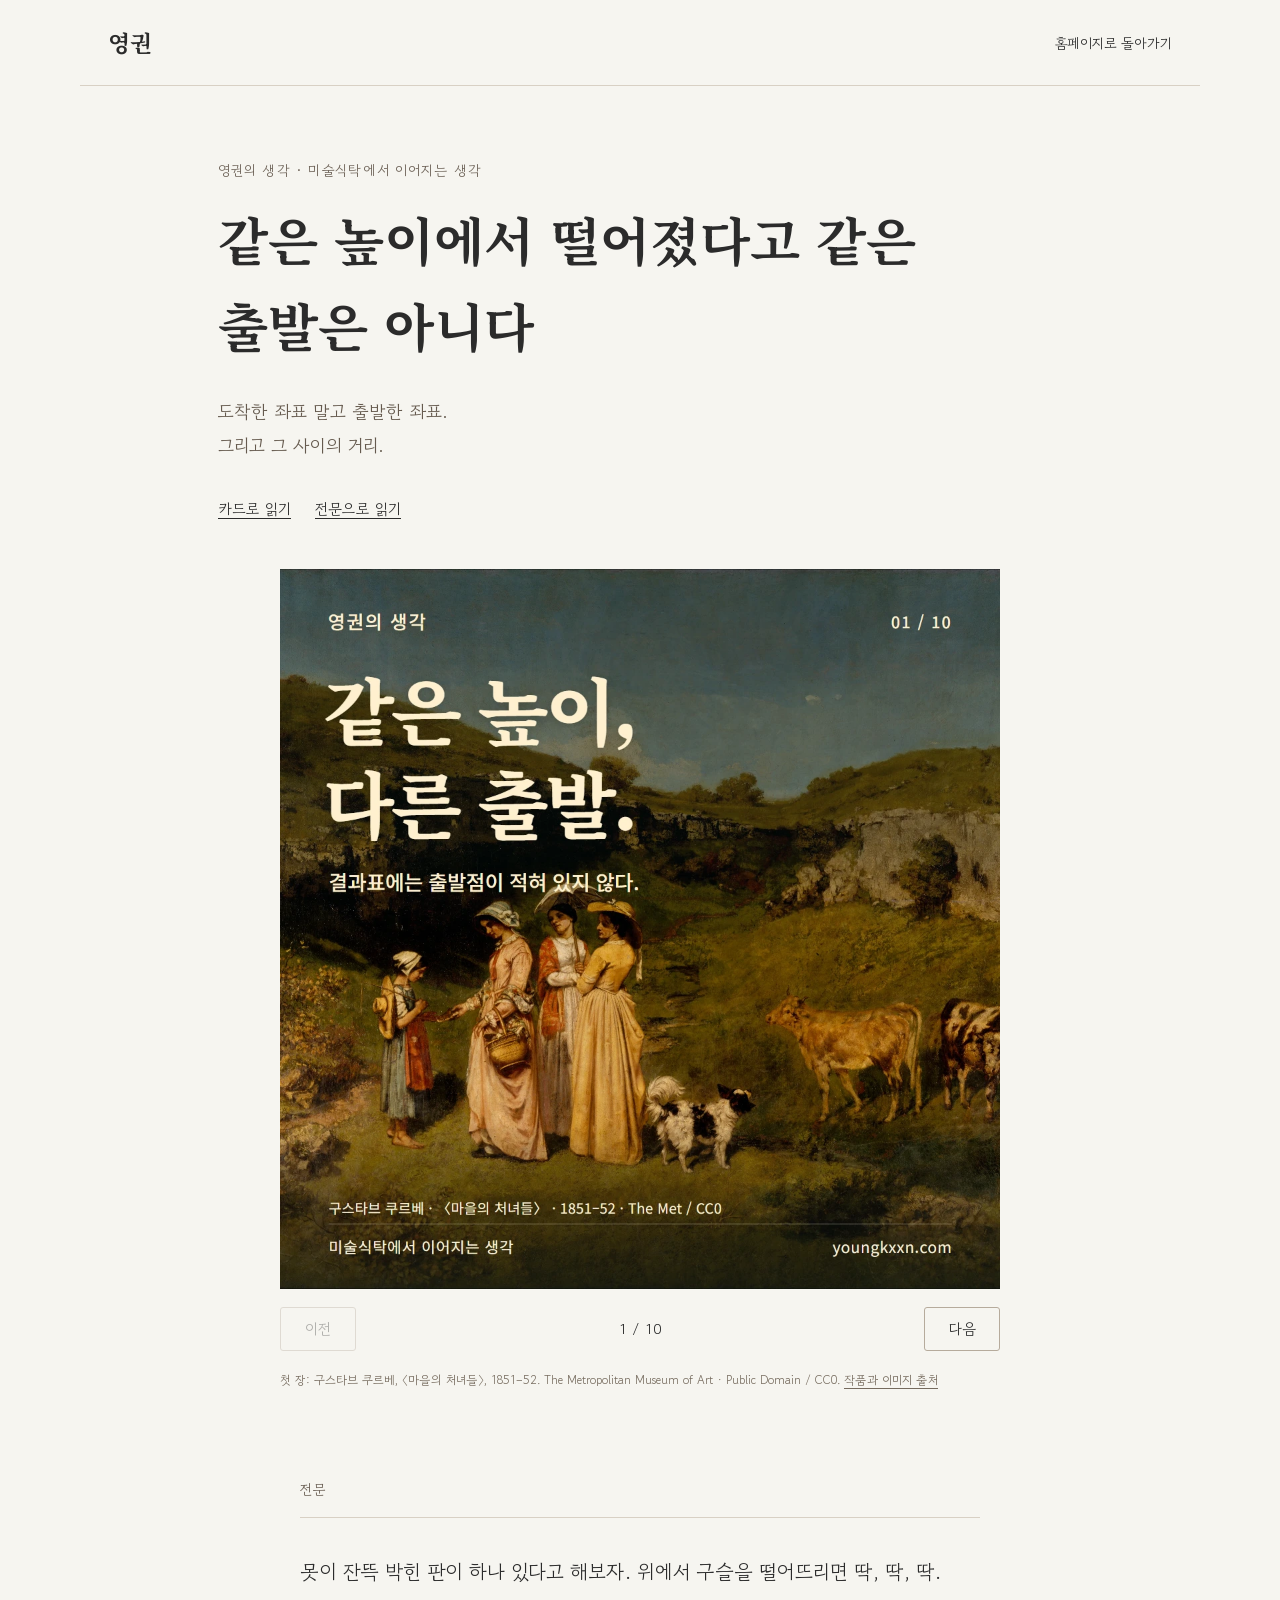
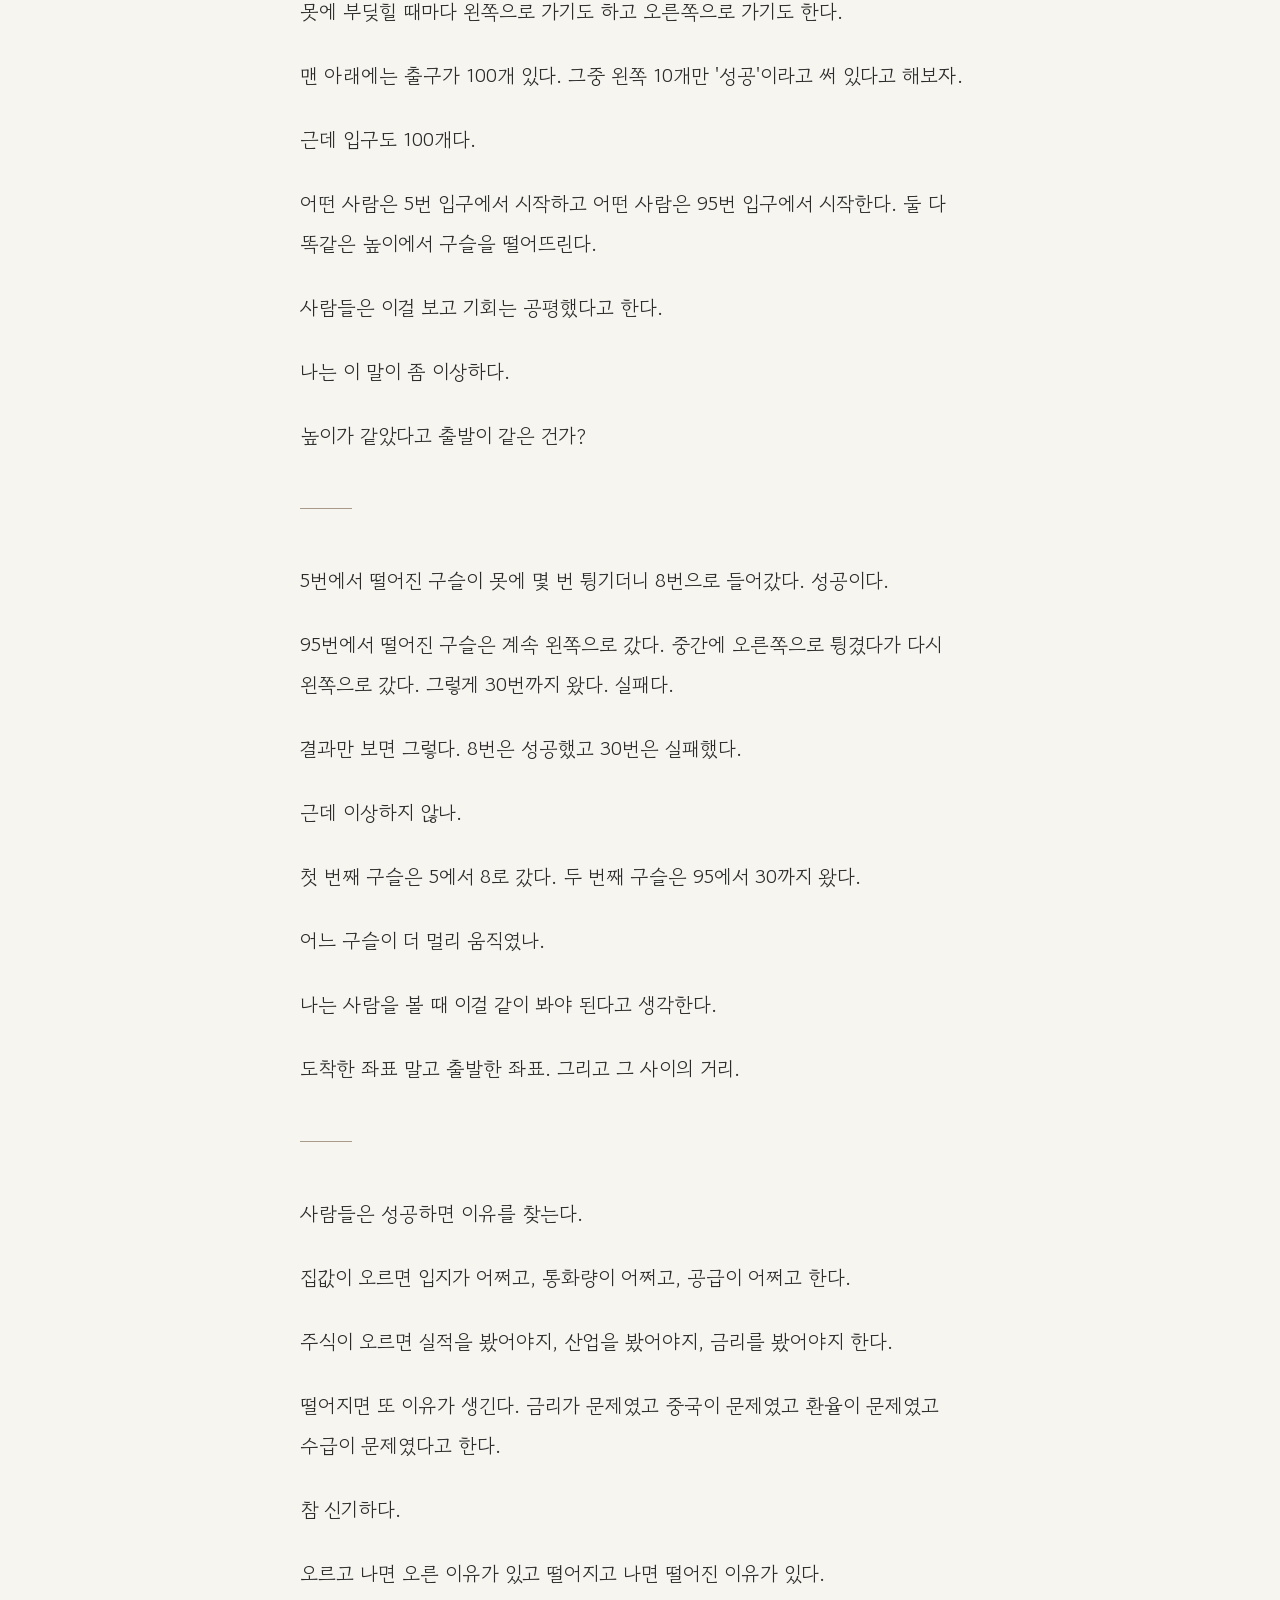
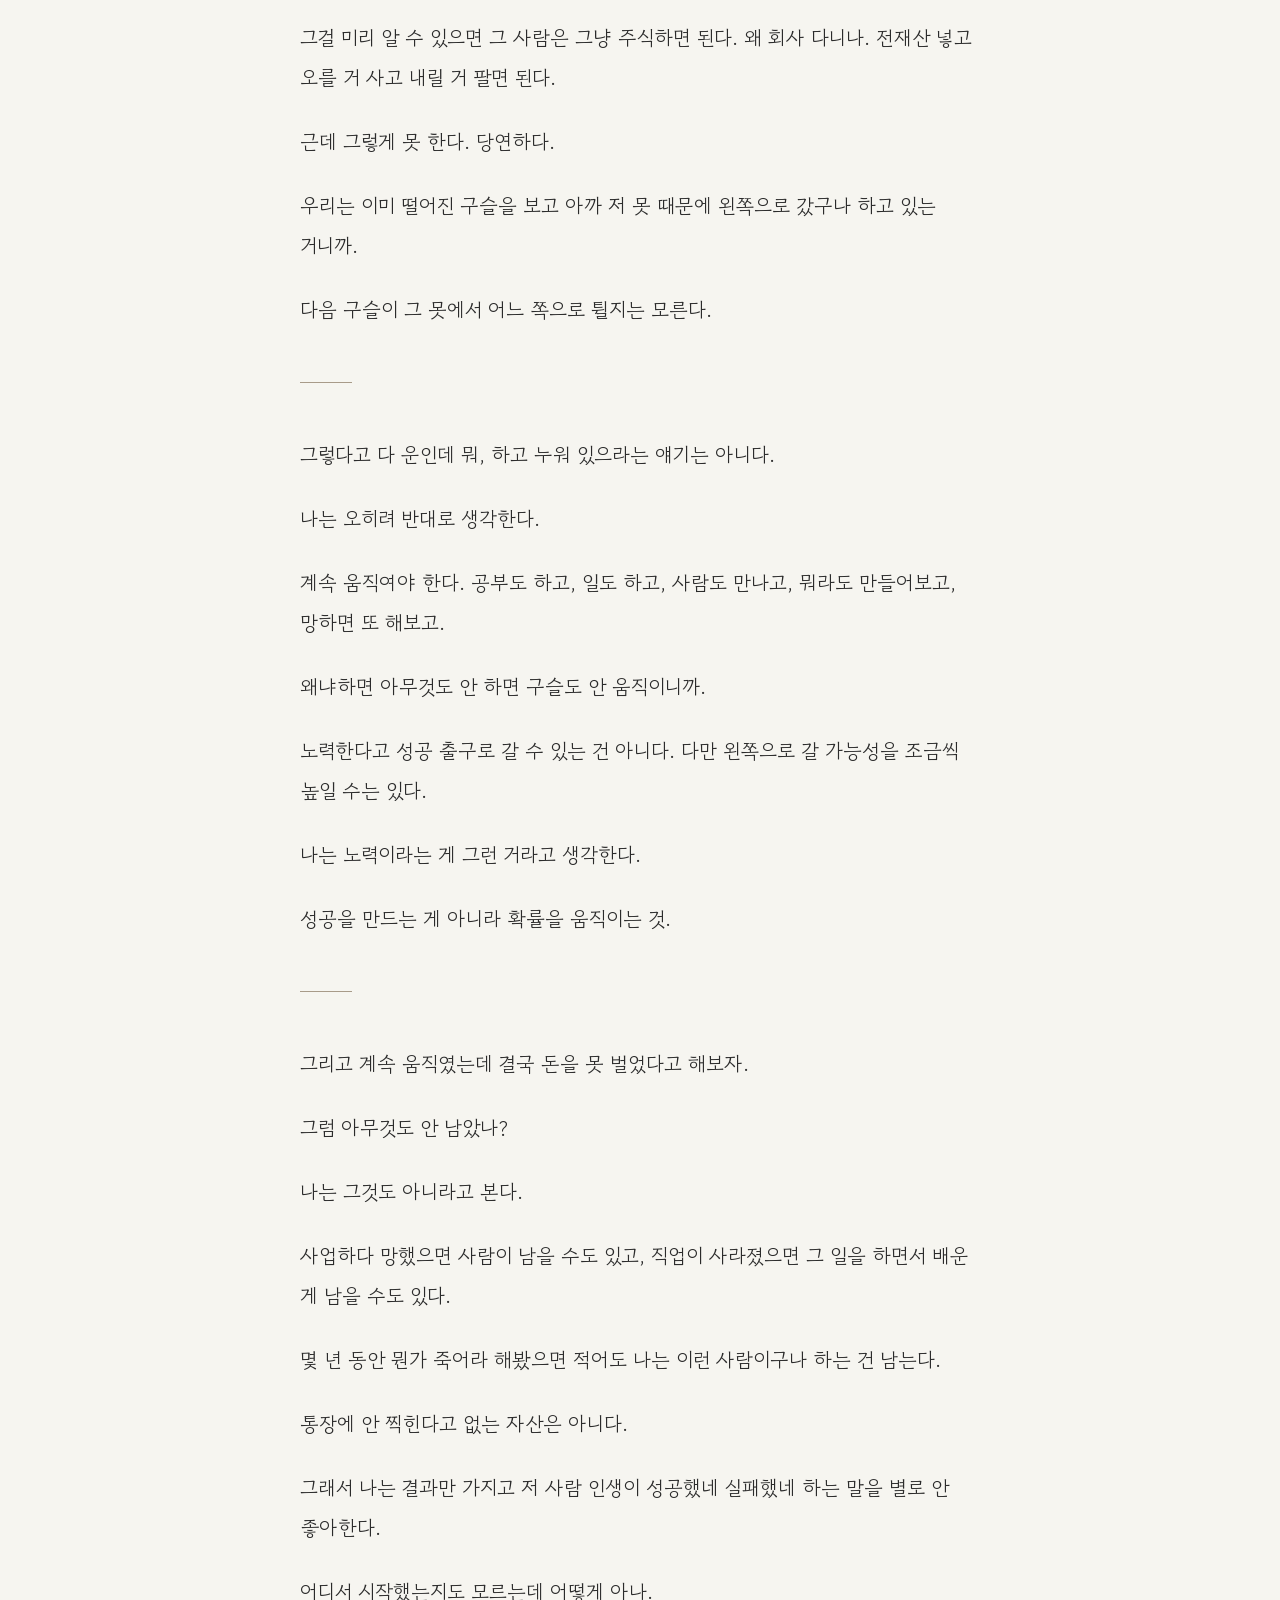
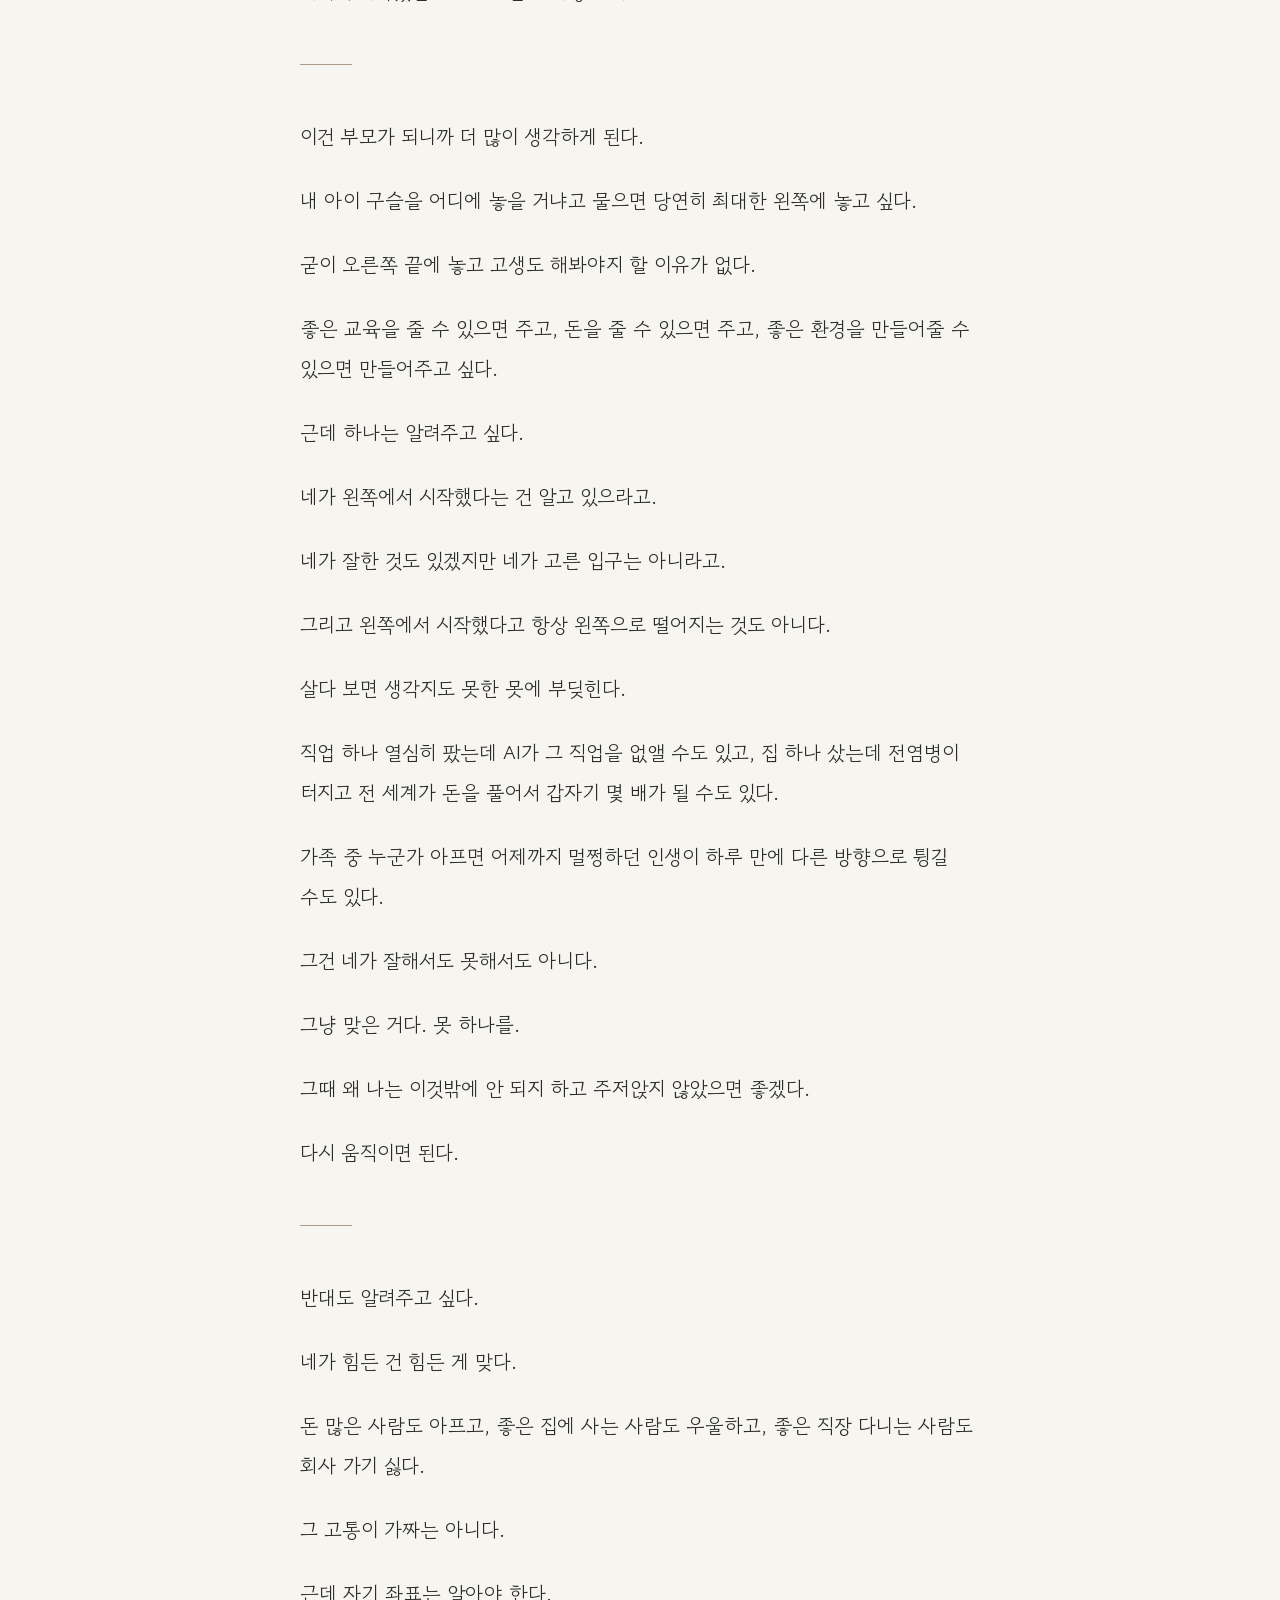
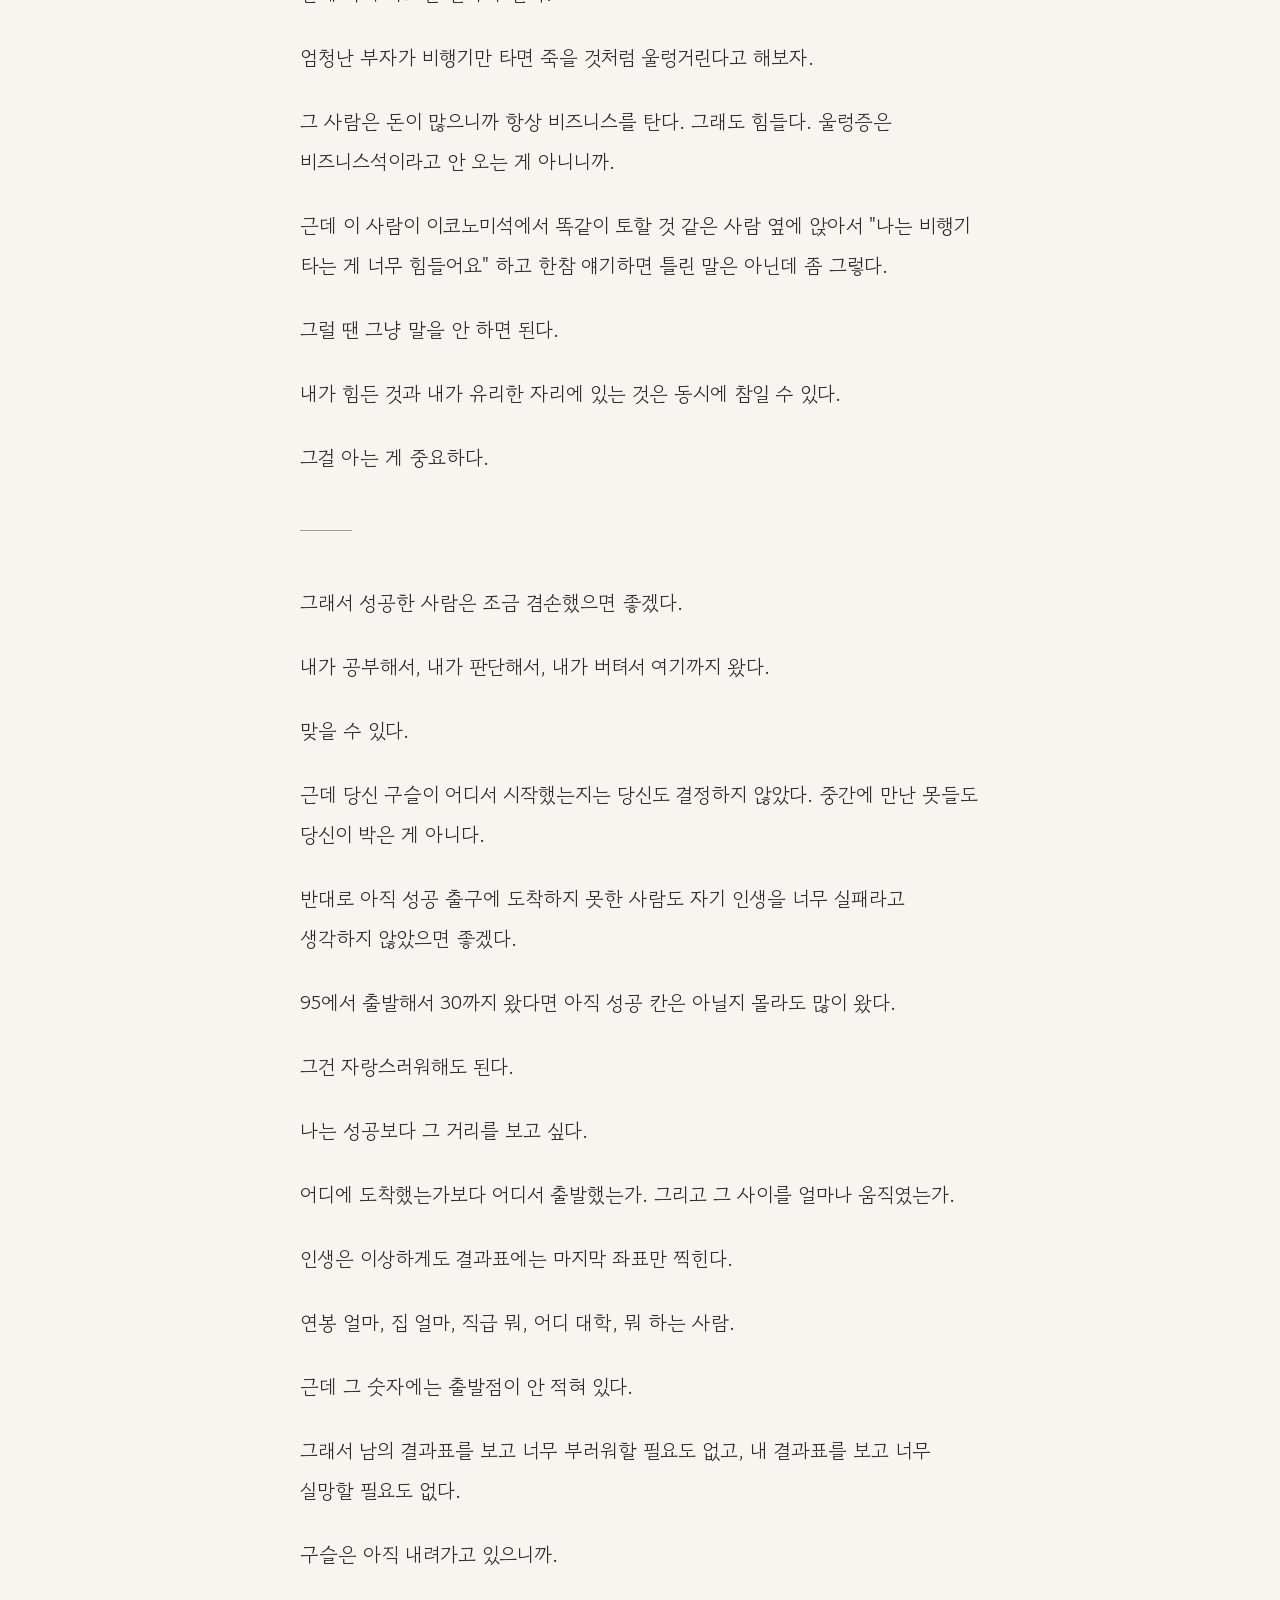
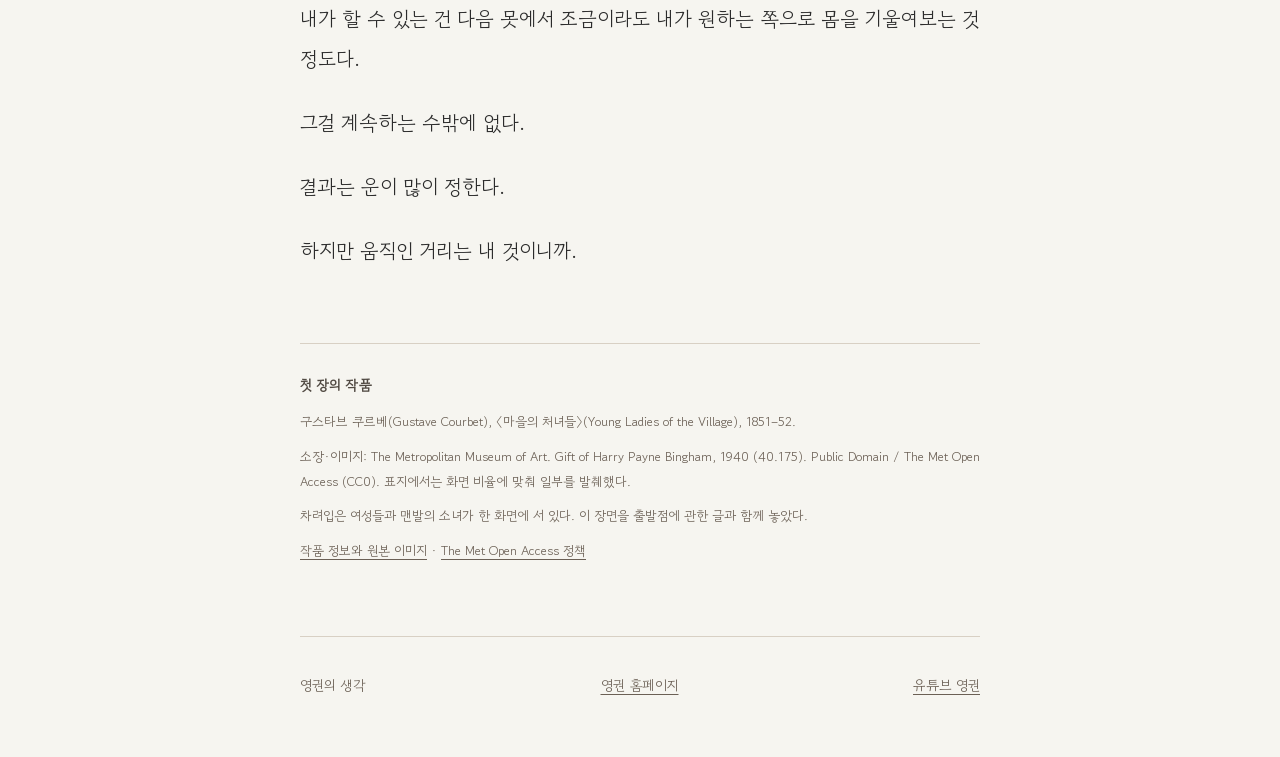
==== THOUGHTS/starting-point/index.html @ 496e4694 "Publish starting point essay and art card reader" ====
<!DOCTYPE html>
<html lang="ko">
<head>
  <meta charset="UTF-8">
  <meta name="viewport" content="width=device-width, initial-scale=1.0">
  <title>같은 높이에서 떨어졌다고 같은 출발은 아니다 — 영권의 생각</title>
  <meta name="description" content="도착한 좌표 말고 출발한 좌표. 그리고 그 사이의 거리. 노력과 운, 출발점에 관한 영권의 생각.">
  <link rel="canonical" href="https://youngkxxn.com/THOUGHTS/starting-point/">
  <meta property="og:type" content="article">
  <meta property="og:site_name" content="영권">
  <meta property="og:title" content="같은 높이에서 떨어졌다고 같은 출발은 아니다">
  <meta property="og:description" content="결과표에는 마지막 좌표만 찍힌다. 그 숫자에 적히지 않은 출발점과 거리에 관한 생각.">
  <meta property="og:url" content="https://youngkxxn.com/THOUGHTS/starting-point/">
  <meta property="og:image" content="https://youngkxxn.com/images/essays/starting-point/share.jpg">
  <meta property="og:image:width" content="1200">
  <meta property="og:image:height" content="630">
  <meta name="twitter:card" content="summary_large_image">
  <meta name="twitter:title" content="같은 높이에서 떨어졌다고 같은 출발은 아니다">
  <meta name="twitter:image" content="https://youngkxxn.com/images/essays/starting-point/share.jpg">
  <link rel="icon" href="../../favicon.png">
  <link rel="preconnect" href="https://fonts.googleapis.com">
  <link rel="preconnect" href="https://fonts.gstatic.com" crossorigin>
  <link href="https://fonts.googleapis.com/css2?family=Gowun+Dodum&family=Noto+Serif+KR:wght@400;700&display=swap" rel="stylesheet">
  <link rel="stylesheet" href="../../css/thoughts.css">
  <script defer src="../../js/thoughts.js"></script>
</head>
<body class="thought-page">
  <header class="thought-header">
    <a class="thought-brand" href="../../" aria-label="영권 홈페이지">영권</a>
    <a class="thought-home" href="../../">홈페이지로 돌아가기</a>
  </header>
  <main>
    <div class="thought-hero">
      <p class="thought-kicker">영권의 생각 · 미술식탁에서 이어지는 생각</p>
      <h1>같은 높이에서 떨어졌다고 같은 출발은 아니다</h1>
      <p class="thought-intro">도착한 좌표 말고 출발한 좌표.<br>그리고 그 사이의 거리.</p>
      <nav class="thought-jumps" aria-label="읽는 방식">
        <a href="#thought-cards">카드로 읽기</a>
        <a href="#essay-text">전문으로 읽기</a>
      </nav>
    </div>
    <section class="thought-gallery" id="thought-cards" aria-label="영권의 생각 카드 10장">
      <img class="thought-gallery__image" data-card-image src="../../images/essays/starting-point/01.webp" width="1080" height="1080" alt="1장. 같은 높이, 다른 출발. 차려입은 여성들과 맨발의 소녀가 마주한 쿠르베의 마을의 처녀들." decoding="async" fetchpriority="high" draggable="false">
      <div class="thought-gallery__controls">
        <button type="button" data-card-previous aria-label="이전 카드" disabled>이전</button>
        <span class="thought-gallery__count" data-card-count aria-live="polite" aria-atomic="true">1 / 10</span>
        <button type="button" data-card-next aria-label="다음 카드">다음</button>
      </div>
      <p class="thought-gallery__credit" id="artwork-credit">첫 장: 구스타브 쿠르베, 〈마을의 처녀들〉, 1851–52. The Metropolitan Museum of Art · Public Domain / CC0. <a href="#artwork-source">작품과 이미지 출처</a></p>
    </section>
    <article class="thought-text" id="essay-text" aria-label="글 전문">
      <h2 class="thought-section-label">전문</h2>
      <div class="thought-prose">
          <p>못이 잔뜩 박힌 판이 하나 있다고 해보자. 위에서 구슬을 떨어뜨리면 딱, 딱, 딱. 못에 부딪힐 때마다 왼쪽으로 가기도 하고 오른쪽으로 가기도 한다.</p>
          <p>맨 아래에는 출구가 100개 있다. 그중 왼쪽 10개만 &#x27;성공&#x27;이라고 써 있다고 해보자.</p>
          <p>근데 입구도 100개다.</p>
          <p>어떤 사람은 5번 입구에서 시작하고 어떤 사람은 95번 입구에서 시작한다. 둘 다 똑같은 높이에서 구슬을 떨어뜨린다.</p>
          <p>사람들은 이걸 보고 기회는 공평했다고 한다.</p>
          <p>나는 이 말이 좀 이상하다.</p>
          <p>높이가 같았다고 출발이 같은 건가?</p>
          <hr>
          <p>5번에서 떨어진 구슬이 못에 몇 번 튕기더니 8번으로 들어갔다. 성공이다.</p>
          <p>95번에서 떨어진 구슬은 계속 왼쪽으로 갔다. 중간에 오른쪽으로 튕겼다가 다시 왼쪽으로 갔다. 그렇게 30번까지 왔다. 실패다.</p>
          <p>결과만 보면 그렇다. 8번은 성공했고 30번은 실패했다.</p>
          <p>근데 이상하지 않나.</p>
          <p>첫 번째 구슬은 5에서 8로 갔다. 두 번째 구슬은 95에서 30까지 왔다.</p>
          <p>어느 구슬이 더 멀리 움직였나.</p>
          <p>나는 사람을 볼 때 이걸 같이 봐야 된다고 생각한다.</p>
          <p>도착한 좌표 말고 출발한 좌표. 그리고 그 사이의 거리.</p>
          <hr>
          <p>사람들은 성공하면 이유를 찾는다.</p>
          <p>집값이 오르면 입지가 어쩌고, 통화량이 어쩌고, 공급이 어쩌고 한다.</p>
          <p>주식이 오르면 실적을 봤어야지, 산업을 봤어야지, 금리를 봤어야지 한다.</p>
          <p>떨어지면 또 이유가 생긴다. 금리가 문제였고 중국이 문제였고 환율이 문제였고 수급이 문제였다고 한다.</p>
          <p>참 신기하다.</p>
          <p>오르고 나면 오른 이유가 있고 떨어지고 나면 떨어진 이유가 있다.</p>
          <p>그걸 미리 알 수 있으면 그 사람은 그냥 주식하면 된다. 왜 회사 다니나. 전재산 넣고 오를 거 사고 내릴 거 팔면 된다.</p>
          <p>근데 그렇게 못 한다. 당연하다.</p>
          <p>우리는 이미 떨어진 구슬을 보고 아까 저 못 때문에 왼쪽으로 갔구나 하고 있는 거니까.</p>
          <p>다음 구슬이 그 못에서 어느 쪽으로 튈지는 모른다.</p>
          <hr>
          <p>그렇다고 다 운인데 뭐, 하고 누워 있으라는 얘기는 아니다.</p>
          <p>나는 오히려 반대로 생각한다.</p>
          <p>계속 움직여야 한다. 공부도 하고, 일도 하고, 사람도 만나고, 뭐라도 만들어보고, 망하면 또 해보고.</p>
          <p>왜냐하면 아무것도 안 하면 구슬도 안 움직이니까.</p>
          <p>노력한다고 성공 출구로 갈 수 있는 건 아니다. 다만 왼쪽으로 갈 가능성을 조금씩 높일 수는 있다.</p>
          <p>나는 노력이라는 게 그런 거라고 생각한다.</p>
          <p>성공을 만드는 게 아니라 확률을 움직이는 것.</p>
          <hr>
          <p>그리고 계속 움직였는데 결국 돈을 못 벌었다고 해보자.</p>
          <p>그럼 아무것도 안 남았나?</p>
          <p>나는 그것도 아니라고 본다.</p>
          <p>사업하다 망했으면 사람이 남을 수도 있고, 직업이 사라졌으면 그 일을 하면서 배운 게 남을 수도 있다.</p>
          <p>몇 년 동안 뭔가 죽어라 해봤으면 적어도 나는 이런 사람이구나 하는 건 남는다.</p>
          <p>통장에 안 찍힌다고 없는 자산은 아니다.</p>
          <p>그래서 나는 결과만 가지고 저 사람 인생이 성공했네 실패했네 하는 말을 별로 안 좋아한다.</p>
          <p>어디서 시작했는지도 모르는데 어떻게 아나.</p>
          <hr>
          <p>이건 부모가 되니까 더 많이 생각하게 된다.</p>
          <p>내 아이 구슬을 어디에 놓을 거냐고 물으면 당연히 최대한 왼쪽에 놓고 싶다.</p>
          <p>굳이 오른쪽 끝에 놓고 고생도 해봐야지 할 이유가 없다.</p>
          <p>좋은 교육을 줄 수 있으면 주고, 돈을 줄 수 있으면 주고, 좋은 환경을 만들어줄 수 있으면 만들어주고 싶다.</p>
          <p>근데 하나는 알려주고 싶다.</p>
          <p>네가 왼쪽에서 시작했다는 건 알고 있으라고.</p>
          <p>네가 잘한 것도 있겠지만 네가 고른 입구는 아니라고.</p>
          <p>그리고 왼쪽에서 시작했다고 항상 왼쪽으로 떨어지는 것도 아니다.</p>
          <p>살다 보면 생각지도 못한 못에 부딪힌다.</p>
          <p>직업 하나 열심히 팠는데 AI가 그 직업을 없앨 수도 있고, 집 하나 샀는데 전염병이 터지고 전 세계가 돈을 풀어서 갑자기 몇 배가 될 수도 있다.</p>
          <p>가족 중 누군가 아프면 어제까지 멀쩡하던 인생이 하루 만에 다른 방향으로 튕길 수도 있다.</p>
          <p>그건 네가 잘해서도 못해서도 아니다.</p>
          <p>그냥 맞은 거다. 못 하나를.</p>
          <p>그때 왜 나는 이것밖에 안 되지 하고 주저앉지 않았으면 좋겠다.</p>
          <p>다시 움직이면 된다.</p>
          <hr>
          <p>반대도 알려주고 싶다.</p>
          <p>네가 힘든 건 힘든 게 맞다.</p>
          <p>돈 많은 사람도 아프고, 좋은 집에 사는 사람도 우울하고, 좋은 직장 다니는 사람도 회사 가기 싫다.</p>
          <p>그 고통이 가짜는 아니다.</p>
          <p>근데 자기 좌표는 알아야 한다.</p>
          <p>엄청난 부자가 비행기만 타면 죽을 것처럼 울렁거린다고 해보자.</p>
          <p>그 사람은 돈이 많으니까 항상 비즈니스를 탄다. 그래도 힘들다. 울렁증은 비즈니스석이라고 안 오는 게 아니니까.</p>
          <p>근데 이 사람이 이코노미석에서 똑같이 토할 것 같은 사람 옆에 앉아서 &quot;나는 비행기 타는 게 너무 힘들어요&quot; 하고 한참 얘기하면 틀린 말은 아닌데 좀 그렇다.</p>
          <p>그럴 땐 그냥 말을 안 하면 된다.</p>
          <p>내가 힘든 것과 내가 유리한 자리에 있는 것은 동시에 참일 수 있다.</p>
          <p>그걸 아는 게 중요하다.</p>
          <hr>
          <p>그래서 성공한 사람은 조금 겸손했으면 좋겠다.</p>
          <p>내가 공부해서, 내가 판단해서, 내가 버텨서 여기까지 왔다.</p>
          <p>맞을 수 있다.</p>
          <p>근데 당신 구슬이 어디서 시작했는지는 당신도 결정하지 않았다. 중간에 만난 못들도 당신이 박은 게 아니다.</p>
          <p>반대로 아직 성공 출구에 도착하지 못한 사람도 자기 인생을 너무 실패라고 생각하지 않았으면 좋겠다.</p>
          <p>95에서 출발해서 30까지 왔다면 아직 성공 칸은 아닐지 몰라도 많이 왔다.</p>
          <p>그건 자랑스러워해도 된다.</p>
          <p>나는 성공보다 그 거리를 보고 싶다.</p>
          <p>어디에 도착했는가보다 어디서 출발했는가. 그리고 그 사이를 얼마나 움직였는가.</p>
          <p>인생은 이상하게도 결과표에는 마지막 좌표만 찍힌다.</p>
          <p>연봉 얼마, 집 얼마, 직급 뭐, 어디 대학, 뭐 하는 사람.</p>
          <p>근데 그 숫자에는 출발점이 안 적혀 있다.</p>
          <p>그래서 남의 결과표를 보고 너무 부러워할 필요도 없고, 내 결과표를 보고 너무 실망할 필요도 없다.</p>
          <p>구슬은 아직 내려가고 있으니까.</p>
          <p>내가 할 수 있는 건 다음 못에서 조금이라도 내가 원하는 쪽으로 몸을 기울여보는 것 정도다.</p>
          <p>그걸 계속하는 수밖에 없다.</p>
          <p>결과는 운이 많이 정한다.</p>
          <p>하지만 움직인 거리는 내 것이니까.</p>
      </div>
    </article>
    <section class="thought-source" id="artwork-source" aria-labelledby="artwork-source-heading">
      <h2 id="artwork-source-heading">첫 장의 작품</h2>
      <p>구스타브 쿠르베(Gustave Courbet), 〈마을의 처녀들〉(Young Ladies of the Village), 1851–52.</p>
      <p>소장·이미지: The Metropolitan Museum of Art. Gift of Harry Payne Bingham, 1940 (40.175). Public Domain / The Met Open Access (CC0). 표지에서는 화면 비율에 맞춰 일부를 발췌했다.</p>
      <p>차려입은 여성들과 맨발의 소녀가 한 화면에 서 있다. 이 장면을 출발점에 관한 글과 함께 놓았다.</p>
      <p><a href="https://www.metmuseum.org/art/collection/search/438820" target="_blank" rel="noopener noreferrer">작품 정보와 원본 이미지</a> · <a href="https://www.metmuseum.org/policies/image-resources" target="_blank" rel="noopener noreferrer">The Met Open Access 정책</a></p>
    </section>
  </main>
  <footer class="thought-footer">
    <span>영권의 생각</span>
    <a href="../../">영권 홈페이지</a>
    <a href="https://www.youtube.com/@youngkxxn" target="_blank" rel="noopener noreferrer">유튜브 영권</a>
  </footer>
</body>
</html>
---- css/thoughts.css ----
/* 영권의 생각: homepage entry and self-contained reading page. */
header .main-menu .item.item--thought .item__name {
  display: block;
  color: #2c2a29;
  font-family: 'Gowun Dodum', sans-serif;
  font-size: 23px;
  line-height: 1.4;
}
header .main-menu .item.item--thought:hover .item__name {
  color: #c7f4da;
}
.thought-feature {
  padding: 88px 24px;
  background: #ebe3d6;
  color: #2b2b2b;
}
.thought-feature__inner {
  width: min(100%, 1100px);
  margin: 0 auto;
  display: grid;
  grid-template-columns: minmax(0, 430px) minmax(0, 1fr);
  align-items: center;
  gap: 72px;
}
.thought-feature__image { display: block; }
.thought-feature__image img { width: 100%; height: auto; }
.thought-feature__eyebrow { margin-bottom: 8px; font-size: 15px; font-weight: 700; }
.thought-feature__lineage { margin-bottom: 30px; color: #6b6055; font-size: 13px; }
.thought-feature h2 {
  margin: 0 0 28px;
  font-family: 'Noto Serif KR', serif;
  font-size: clamp(25px, 2.4vw, 34px);
  line-height: 1.8;
  font-weight: 700;
  word-break: keep-all;
  overflow-wrap: anywhere;
}
.thought-feature__excerpt { margin: 0 0 32px; color: #514a43; font-size: 18px; line-height: 1.9; }
.thought-feature__link { display: inline-flex; align-items: center; gap: 24px; padding: 12px 0; color: #2b2b2b; border-bottom: 1px solid #807363; font-size: 16px; }
.thought-feature__image:focus-visible, .thought-feature__link:focus-visible { outline: 3px solid #a84629; outline-offset: 5px; }

.thought-page {
  margin: 0;
  color: #2b2b2b;
  background: #f6f5f0;
  font-family: 'Gowun Dodum', 'Malgun Gothic', sans-serif;
  -webkit-font-smoothing: antialiased;
}
.thought-page *, .thought-page *::before, .thought-page *::after { box-sizing: border-box; }
.thought-page a { color: inherit; text-underline-offset: .22em; }
.thought-page a:focus-visible, .thought-page button:focus-visible { outline: 3px solid #a84629; outline-offset: 5px; }
.thought-page .thought-header {
  max-width: 1120px;
  margin: 0 auto;
  padding: 26px 28px;
  display: flex;
  flex-wrap: wrap;
  align-items: center;
  justify-content: space-between;
  gap: 20px;
  border-bottom: 1px solid #d8d0c4;
}
.thought-page .thought-brand { color: #2b2b2b; font-family: 'Noto Serif KR', serif; font-weight: 700; font-size: 23px; text-decoration: none; }
.thought-page .thought-home { font-size: 14px; text-decoration: none; }
.thought-page .thought-hero { max-width: 900px; margin: 0 auto; padding: 74px 28px 40px; }
.thought-page .thought-kicker { margin: 0 0 16px; color: #6b6055; font-size: 14px; letter-spacing: .08em; }
.thought-page .thought-hero h1 { margin: 0; font-family: 'Noto Serif KR', serif; font-size: clamp(30px, 4.6vw, 52px); font-weight: 700; line-height: 1.65; word-break: keep-all; overflow-wrap: anywhere; }
.thought-page .thought-intro { margin: 26px 0 0; max-width: 650px; color: #655a4e; font-size: 18px; line-height: 1.9; word-break: keep-all; }
.thought-page .thought-jumps { display: flex; flex-wrap: wrap; gap: 24px; margin: 26px 0 0; font-size: 15px; }
.thought-page .thought-jumps a { padding: 10px 0; }
.thought-page .thought-gallery { width: min(100% - 40px, 720px); margin: 0 auto; scroll-margin-top: 24px; }
.thought-page .thought-gallery__image { display: block; width: 100%; height: auto; aspect-ratio: 1; background: #ebe3d6; touch-action: pan-y; }
.thought-page .thought-gallery__controls { display: flex; align-items: center; justify-content: space-between; gap: 12px; padding-top: 18px; }
.thought-page .thought-gallery__controls button { min-width: 76px; min-height: 44px; padding: 10px 18px; color: #2b2b2b; background: transparent; border: 1px solid #b6ab9c; border-radius: 3px; font: inherit; font-size: 15px; cursor: pointer; }
.thought-page .thought-gallery__controls button:hover:not(:disabled) { background: #ebe3d6; }
.thought-page .thought-gallery__controls button:disabled { opacity: .35; cursor: default; }
.thought-page .thought-gallery__count { font-size: 15px; font-variant-numeric: tabular-nums; white-space: nowrap; }
.thought-page .thought-gallery__credit { margin: 18px 0 0; color: #766b5e; font-size: 12px; line-height: 1.8; }
.thought-page .thought-text { width: min(100% - 48px, 680px); margin: 88px auto 0; scroll-margin-top: 32px; }
.thought-page .thought-section-label { margin: 0 0 34px; padding-bottom: 18px; border-bottom: 1px solid #d8d0c4; color: #6b6055; font-size: 14px; font-weight: 400; }
.thought-page .thought-prose { font-size: 20px; line-height: 2; word-break: keep-all; overflow-wrap: anywhere; }
.thought-page .thought-prose p { margin: 0 0 1.2em; }
.thought-page .thought-prose hr { width: 52px; margin: 52px 0; border: 0; border-top: 1px solid #a89b89; }
.thought-page .thought-source { width: min(100% - 48px, 680px); margin: 72px auto 0; padding-top: 28px; border-top: 1px solid #d8d0c4; color: #6b6055; font-size: 13px; line-height: 1.9; overflow-wrap: anywhere; }
.thought-page .thought-source h2 { margin: 0 0 12px; color: #514a43; font-size: 14px; font-weight: 700; }
.thought-page .thought-source p { margin: 0 0 10px; }
.thought-page .thought-footer { width: min(100% - 48px, 680px); margin: 72px auto 0; padding: 28px 0 52px; border-top: 1px solid #d8d0c4; display: flex; flex-wrap: wrap; justify-content: space-between; align-items: center; gap: 20px; color: #6b6055; font-size: 14px; }
.thought-page .thought-footer a { padding: 10px 0; }
@media (max-width: 768px) {
  .thought-feature { padding: 48px 24px; }
  .thought-feature__inner { max-width: 520px; grid-template-columns: 1fr; gap: 28px; }
  .thought-feature__lineage { margin-bottom: 18px; }
  .thought-feature h2 { font-size: 26px; line-height: 1.7; margin-bottom: 20px; }
  .thought-feature__excerpt { font-size: 17px; margin-bottom: 20px; }
  .thought-page .thought-header { padding: 20px 24px; }
  .thought-page .thought-hero { padding: 44px 24px 30px; }
  .thought-page .thought-hero h1 { font-size: clamp(28px, 5.6vw, 38px); }
  .thought-page .thought-intro { font-size: 17px; }
  .thought-page .thought-gallery { width: calc(100% - 32px); }
  .thought-page .thought-text { margin-top: 60px; }
  .thought-page .thought-prose { font-size: 18px; line-height: 1.95; }
}
@media (prefers-reduced-motion: no-preference) {
  .thought-page { scroll-behavior: smooth; }
}
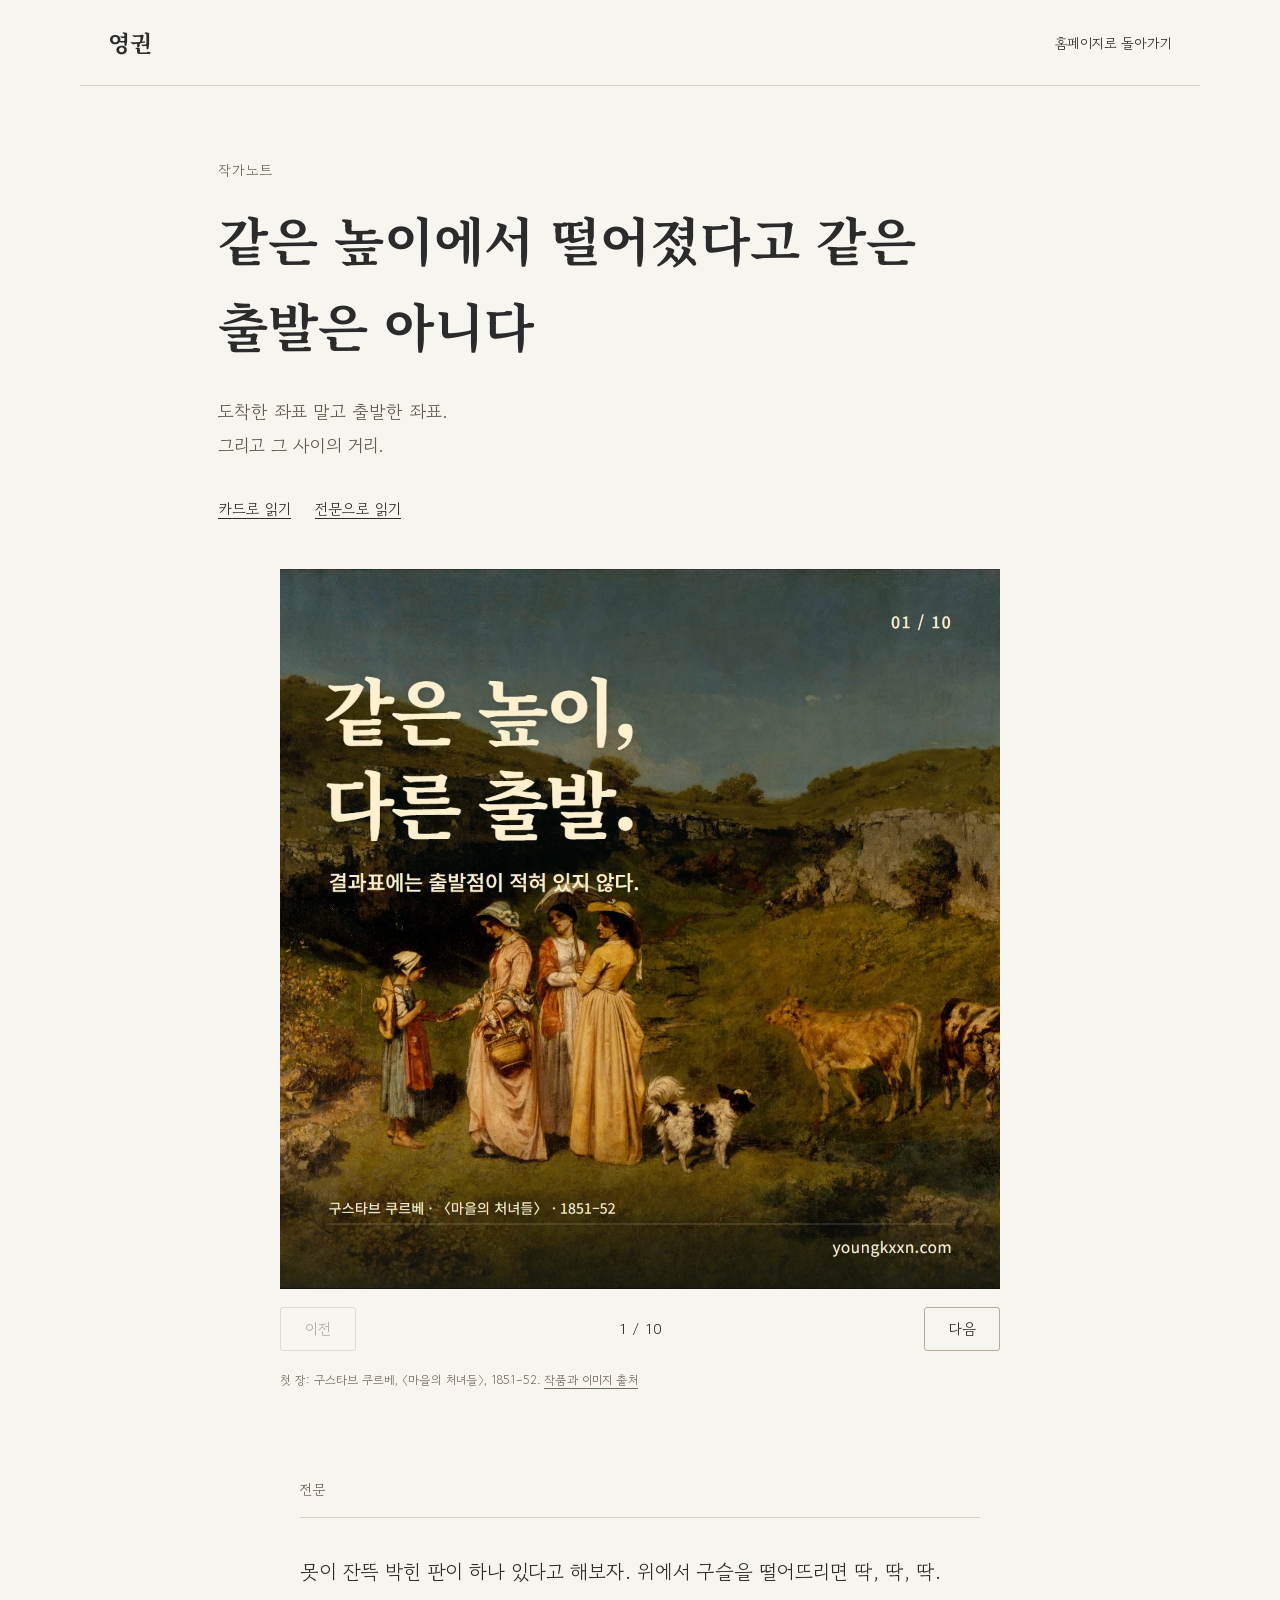
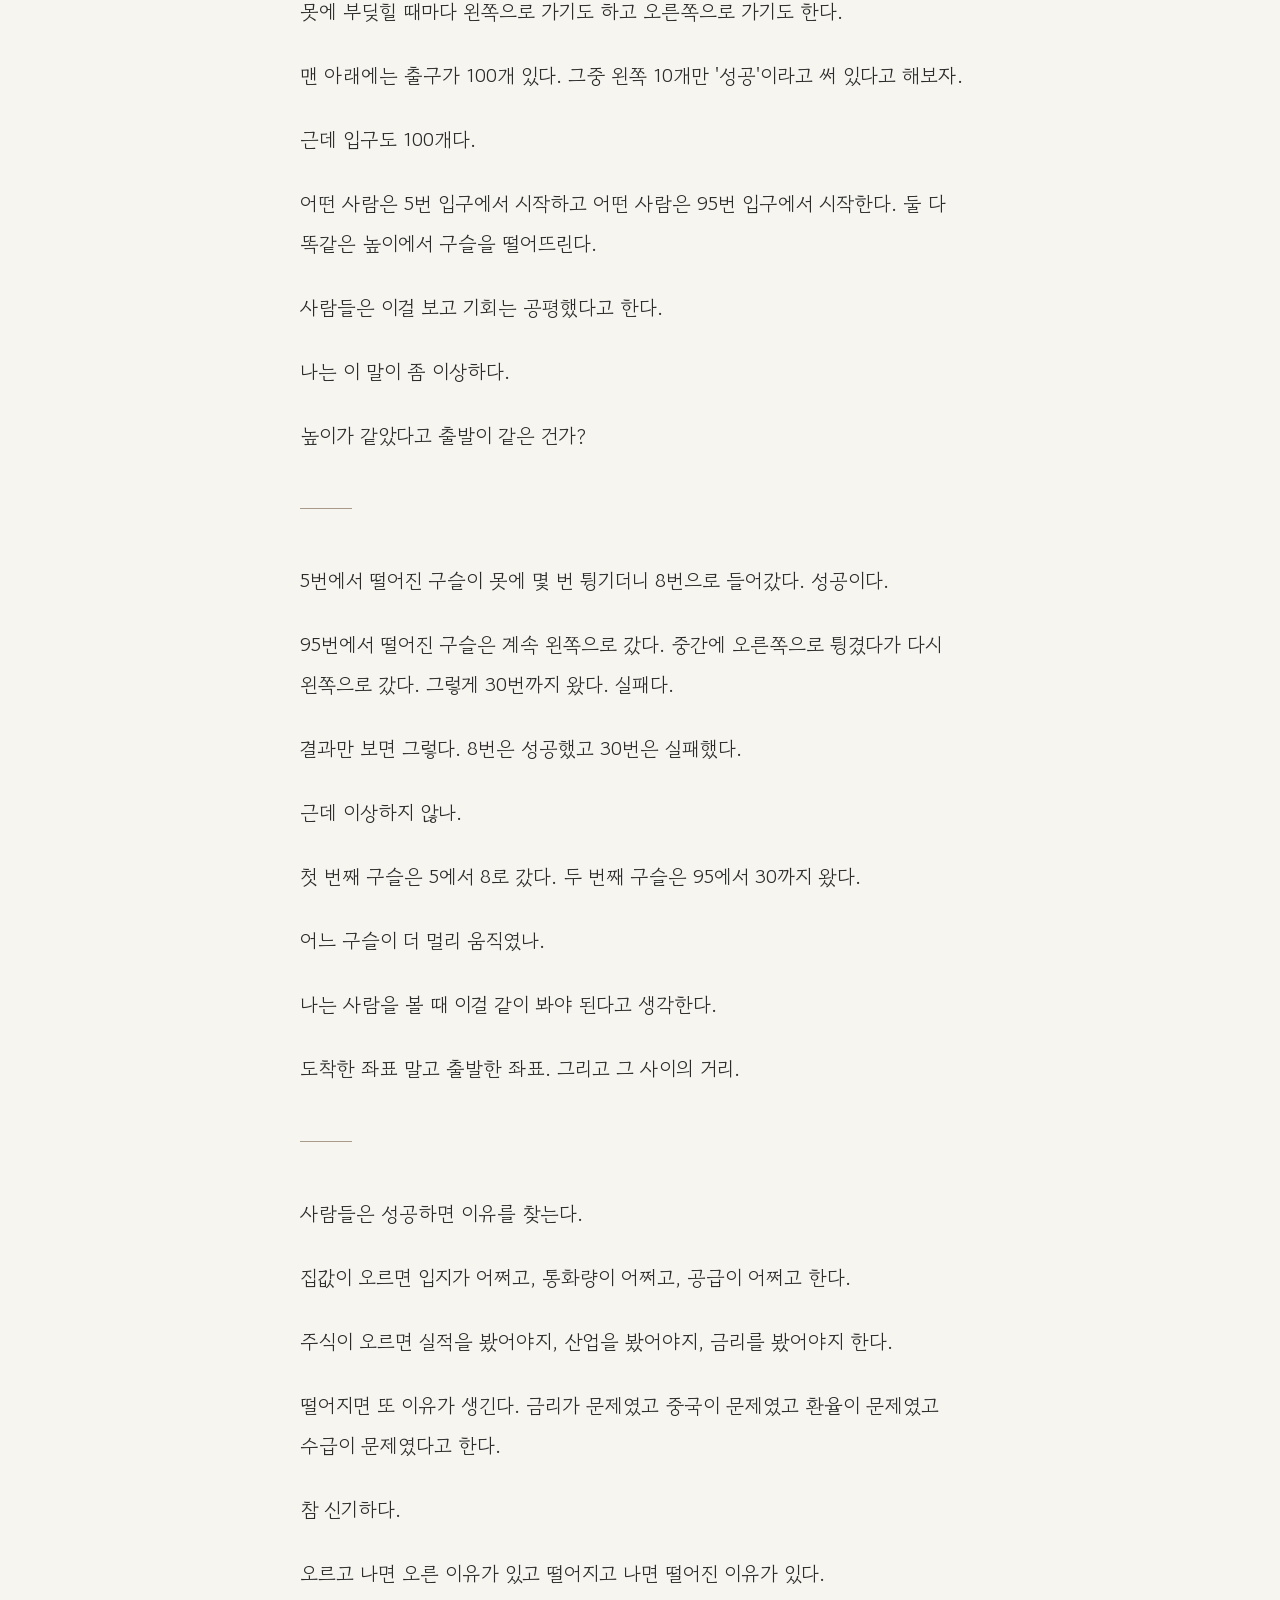
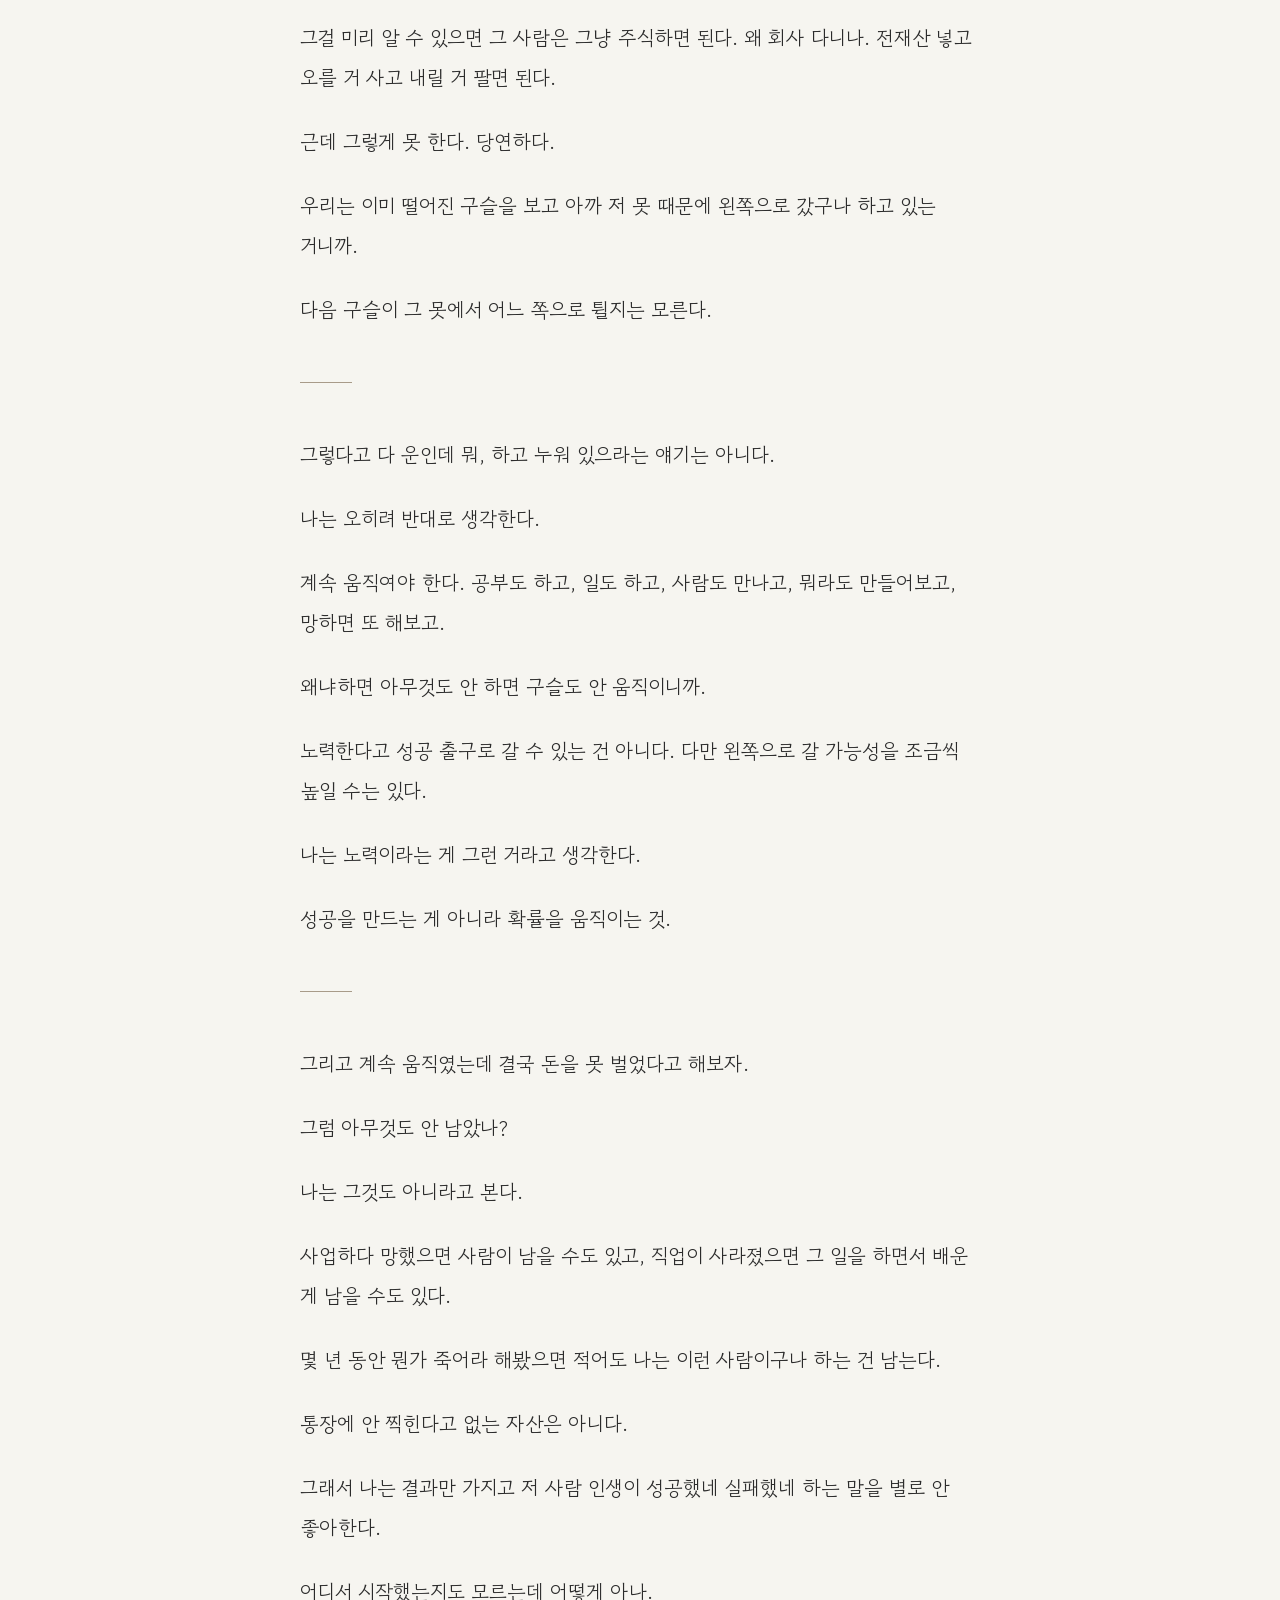
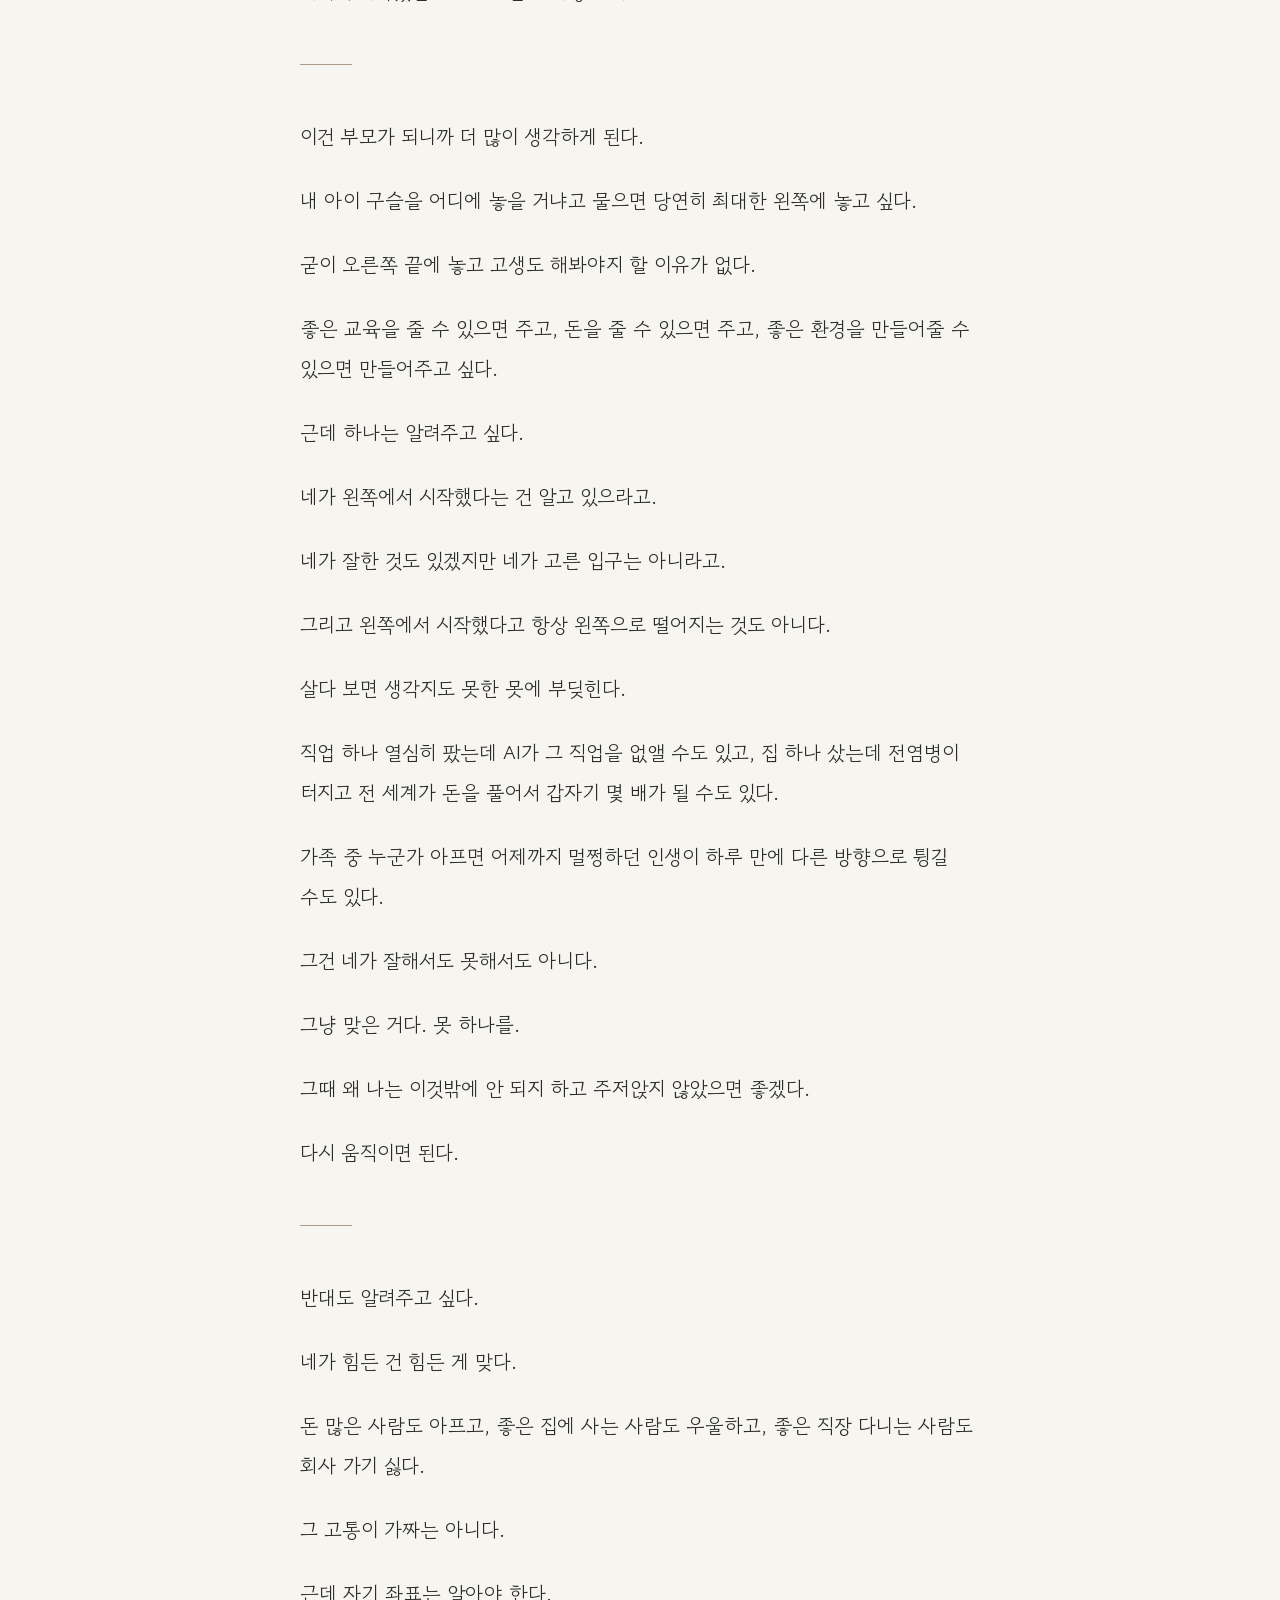
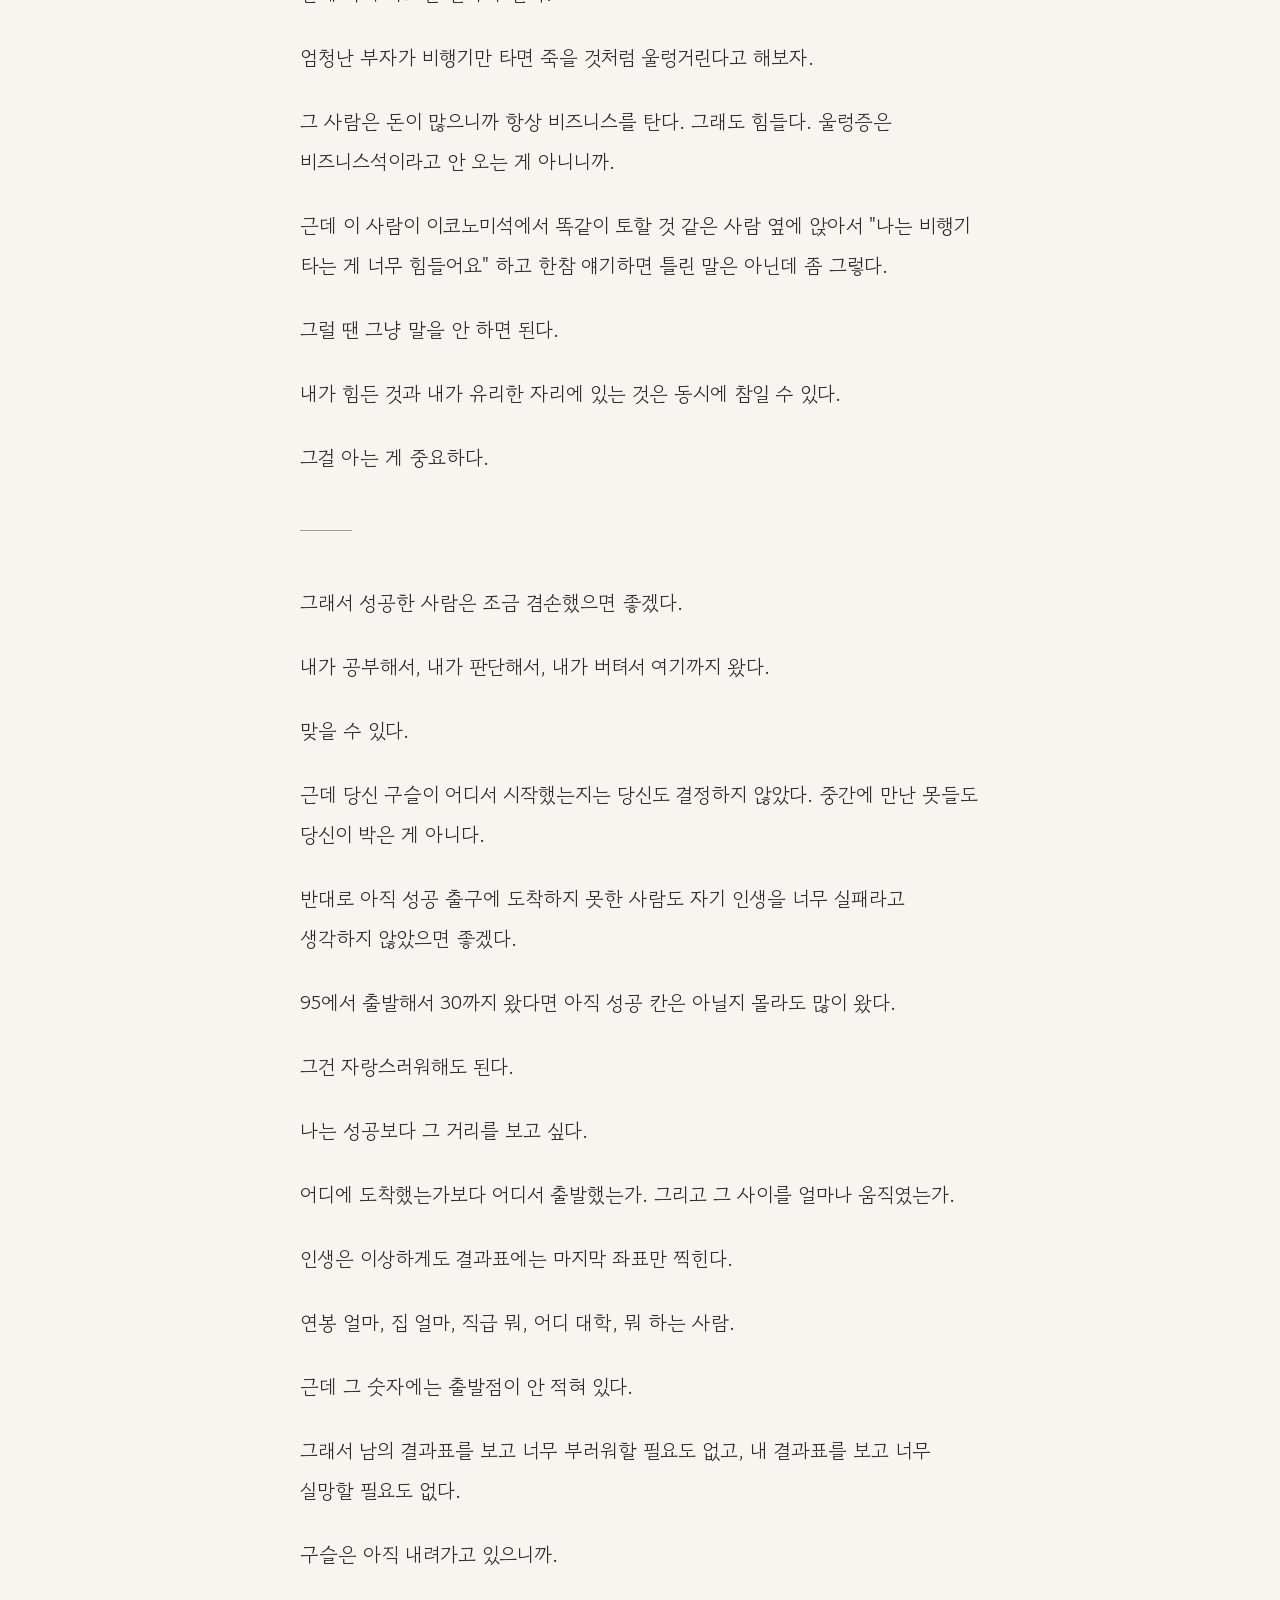
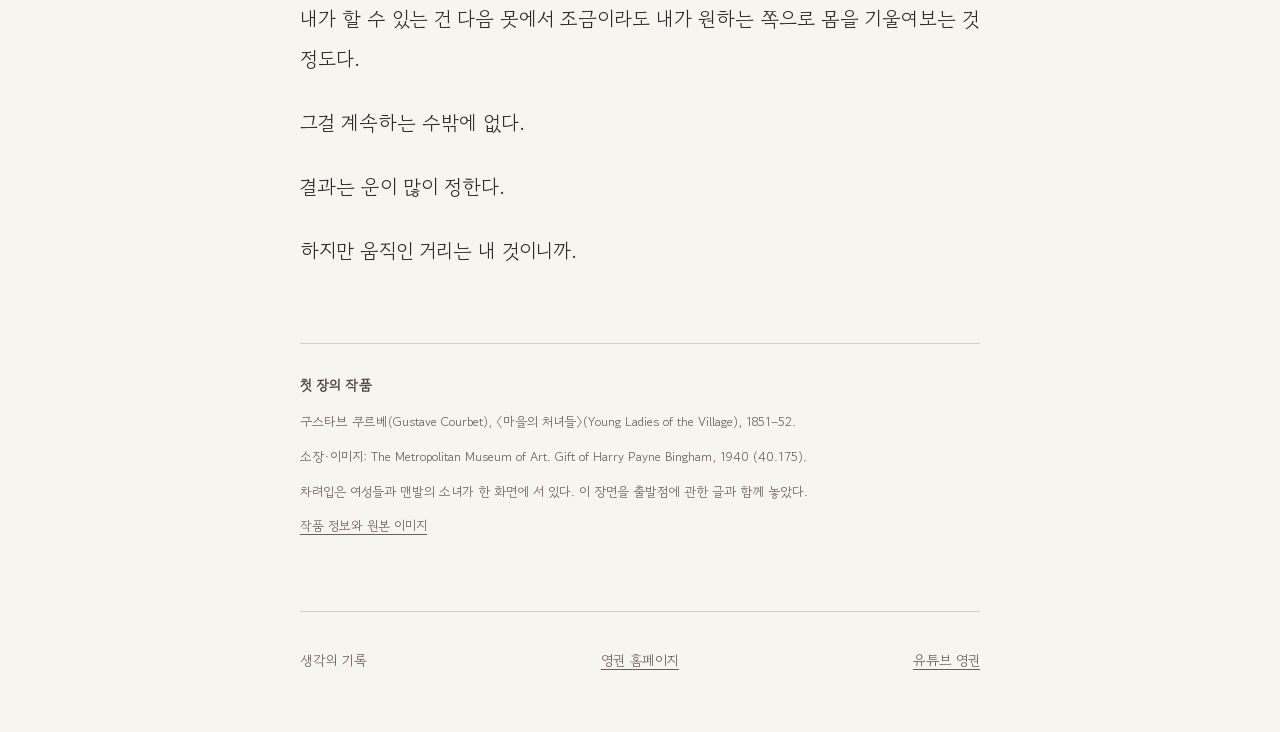
==== commit 353db92f: "Revise artist note cards and descending marble diagram" ====
--- a/THOUGHTS/starting-point/index.html
+++ b/THOUGHTS/starting-point/index.html
@@ -3,26 +3,26 @@
 <head>
   <meta charset="UTF-8">
   <meta name="viewport" content="width=device-width, initial-scale=1.0">
-  <title>같은 높이에서 떨어졌다고 같은 출발은 아니다 — 영권의 생각</title>
-  <meta name="description" content="도착한 좌표 말고 출발한 좌표. 그리고 그 사이의 거리. 노력과 운, 출발점에 관한 영권의 생각.">
-  <link rel="canonical" href="https://youngkxxn.com/THOUGHTS/starting-point/">
+  <title>같은 높이에서 떨어졌다고 같은 출발은 아니다 — 작가노트</title>
+  <meta name="description" content="도착한 좌표 말고 출발한 좌표. 그리고 그 사이의 거리. 노력과 운, 출발점에 관한 작가노트.">
+  <link rel="canonical" href="https://youngkxxn.com/thoughts/starting-point/">
   <meta property="og:type" content="article">
   <meta property="og:site_name" content="영권">
   <meta property="og:title" content="같은 높이에서 떨어졌다고 같은 출발은 아니다">
   <meta property="og:description" content="결과표에는 마지막 좌표만 찍힌다. 그 숫자에 적히지 않은 출발점과 거리에 관한 생각.">
-  <meta property="og:url" content="https://youngkxxn.com/THOUGHTS/starting-point/">
-  <meta property="og:image" content="https://youngkxxn.com/images/essays/starting-point/share.jpg">
+  <meta property="og:url" content="https://youngkxxn.com/thoughts/starting-point/">
+  <meta property="og:image" content="https://youngkxxn.com/images/essays/starting-point/share.jpg?v=20261116-v03">
   <meta property="og:image:width" content="1200">
   <meta property="og:image:height" content="630">
   <meta name="twitter:card" content="summary_large_image">
   <meta name="twitter:title" content="같은 높이에서 떨어졌다고 같은 출발은 아니다">
-  <meta name="twitter:image" content="https://youngkxxn.com/images/essays/starting-point/share.jpg">
+  <meta name="twitter:image" content="https://youngkxxn.com/images/essays/starting-point/share.jpg?v=20261116-v03">
   <link rel="icon" href="../../favicon.png">
   <link rel="preconnect" href="https://fonts.googleapis.com">
   <link rel="preconnect" href="https://fonts.gstatic.com" crossorigin>
   <link href="https://fonts.googleapis.com/css2?family=Gowun+Dodum&family=Noto+Serif+KR:wght@400;700&display=swap" rel="stylesheet">
-  <link rel="stylesheet" href="../../css/thoughts.css">
-  <script defer src="../../js/thoughts.js"></script>
+  <link rel="stylesheet" href="../../css/thoughts.css?v=20261116-v03">
+  <script defer src="../../js/thoughts.js?v=20261116-v03"></script>
 </head>
 <body class="thought-page">
   <header class="thought-header">
@@ -31,7 +31,7 @@
   </header>
   <main>
     <div class="thought-hero">
-      <p class="thought-kicker">영권의 생각 · 미술식탁에서 이어지는 생각</p>
+      <p class="thought-kicker">작가노트</p>
       <h1>같은 높이에서 떨어졌다고 같은 출발은 아니다</h1>
       <p class="thought-intro">도착한 좌표 말고 출발한 좌표.<br>그리고 그 사이의 거리.</p>
       <nav class="thought-jumps" aria-label="읽는 방식">
@@ -39,14 +39,14 @@
         <a href="#essay-text">전문으로 읽기</a>
       </nav>
     </div>
-    <section class="thought-gallery" id="thought-cards" aria-label="영권의 생각 카드 10장">
-      <img class="thought-gallery__image" data-card-image src="../../images/essays/starting-point/01.webp" width="1080" height="1080" alt="1장. 같은 높이, 다른 출발. 차려입은 여성들과 맨발의 소녀가 마주한 쿠르베의 마을의 처녀들." decoding="async" fetchpriority="high" draggable="false">
+    <section class="thought-gallery" id="thought-cards" aria-label="작가노트 카드 10장">
+      <img class="thought-gallery__image" data-card-image src="../../images/essays/starting-point/01.webp?v=20261116-v03" width="1080" height="1080" alt="1장. 같은 높이, 다른 출발. 차려입은 여성들과 맨발의 소녀가 마주한 쿠르베의 마을의 처녀들." decoding="async" fetchpriority="high" draggable="false">
       <div class="thought-gallery__controls">
         <button type="button" data-card-previous aria-label="이전 카드" disabled>이전</button>
         <span class="thought-gallery__count" data-card-count aria-live="polite" aria-atomic="true">1 / 10</span>
         <button type="button" data-card-next aria-label="다음 카드">다음</button>
       </div>
-      <p class="thought-gallery__credit" id="artwork-credit">첫 장: 구스타브 쿠르베, 〈마을의 처녀들〉, 1851–52. The Metropolitan Museum of Art · Public Domain / CC0. <a href="#artwork-source">작품과 이미지 출처</a></p>
+      <p class="thought-gallery__credit" id="artwork-credit">첫 장: 구스타브 쿠르베, 〈마을의 처녀들〉, 1851–52. <a href="#artwork-source">작품과 이미지 출처</a></p>
     </section>
     <article class="thought-text" id="essay-text" aria-label="글 전문">
       <h2 class="thought-section-label">전문</h2>
@@ -147,13 +147,13 @@
     <section class="thought-source" id="artwork-source" aria-labelledby="artwork-source-heading">
       <h2 id="artwork-source-heading">첫 장의 작품</h2>
       <p>구스타브 쿠르베(Gustave Courbet), 〈마을의 처녀들〉(Young Ladies of the Village), 1851–52.</p>
-      <p>소장·이미지: The Metropolitan Museum of Art. Gift of Harry Payne Bingham, 1940 (40.175). Public Domain / The Met Open Access (CC0). 표지에서는 화면 비율에 맞춰 일부를 발췌했다.</p>
+      <p>소장·이미지: The Metropolitan Museum of Art. Gift of Harry Payne Bingham, 1940 (40.175).</p>
       <p>차려입은 여성들과 맨발의 소녀가 한 화면에 서 있다. 이 장면을 출발점에 관한 글과 함께 놓았다.</p>
-      <p><a href="https://www.metmuseum.org/art/collection/search/438820" target="_blank" rel="noopener noreferrer">작품 정보와 원본 이미지</a> · <a href="https://www.metmuseum.org/policies/image-resources" target="_blank" rel="noopener noreferrer">The Met Open Access 정책</a></p>
+      <p><a href="https://www.metmuseum.org/art/collection/search/438820" target="_blank" rel="noopener noreferrer">작품 정보와 원본 이미지</a></p>
     </section>
   </main>
   <footer class="thought-footer">
-    <span>영권의 생각</span>
+    <span>생각의 기록</span>
     <a href="../../">영권 홈페이지</a>
     <a href="https://www.youtube.com/@youngkxxn" target="_blank" rel="noopener noreferrer">유튜브 영권</a>
   </footer>
--- a/css/thoughts.css
+++ b/css/thoughts.css
@@ -1,4 +1,4 @@
-/* 영권의 생각: homepage entry and self-contained reading page. */
+/* 작가노트: homepage entry and self-contained reading page. */
 header .main-menu .item.item--thought .item__name {
   display: block;
   color: #2c2a29;
@@ -25,7 +25,6 @@
 .thought-feature__image { display: block; }
 .thought-feature__image img { width: 100%; height: auto; }
 .thought-feature__eyebrow { margin-bottom: 8px; font-size: 15px; font-weight: 700; }
-.thought-feature__lineage { margin-bottom: 30px; color: #6b6055; font-size: 13px; }
 .thought-feature h2 {
   margin: 0 0 28px;
   font-family: 'Noto Serif KR', serif;
@@ -89,7 +88,6 @@
 @media (max-width: 768px) {
   .thought-feature { padding: 48px 24px; }
   .thought-feature__inner { max-width: 520px; grid-template-columns: 1fr; gap: 28px; }
-  .thought-feature__lineage { margin-bottom: 18px; }
   .thought-feature h2 { font-size: 26px; line-height: 1.7; margin-bottom: 20px; }
   .thought-feature__excerpt { font-size: 17px; margin-bottom: 20px; }
   .thought-page .thought-header { padding: 20px 24px; }
